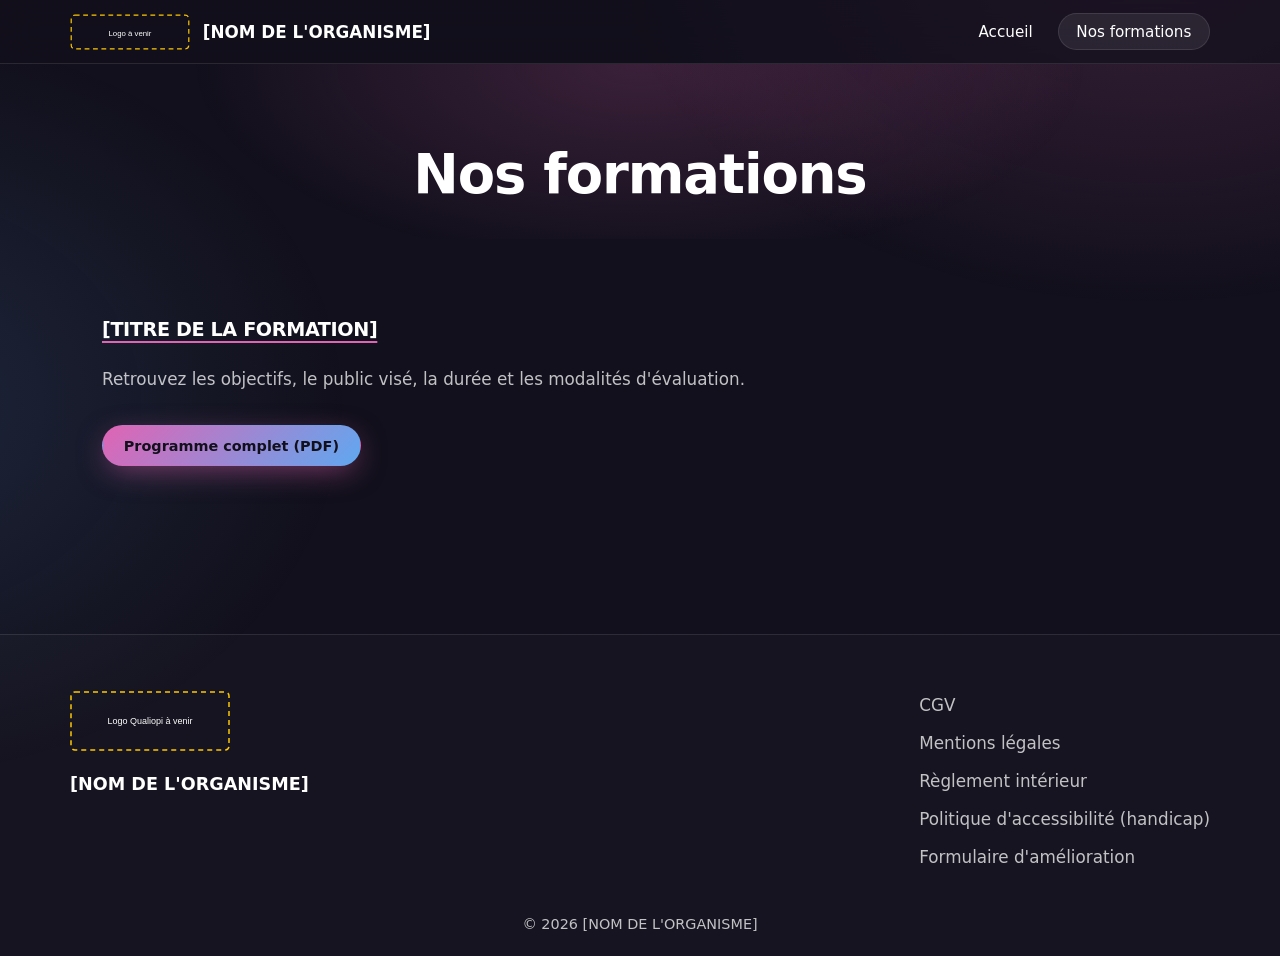
==== formations.html @ c83390e6 "DA website" ====
<!DOCTYPE html>
<html lang="fr">
<head>
<meta charset="utf-8">
<meta name="viewport" content="width=device-width, initial-scale=1">
<title>Nos formations – Qualiopi</title>
<meta name="description" content="Découvrez la formation en cours de certification Qualiopi et consultez son programme complet.">
<meta property="og:title" content="Nos formations – Qualiopi">
<meta property="og:description" content="Découvrez la formation en cours de certification Qualiopi et consultez son programme complet.">
<meta property="og:type" content="website">
<meta property="og:locale" content="fr_FR">
<link rel="preconnect" href="https://fonts.googleapis.com">
<link rel="preconnect" href="https://fonts.gstatic.com" crossorigin>
<link href="https://fonts.googleapis.com/css2?family=Montserrat:wght@700&family=Roboto+Slab:wght@400;700&display=swap" rel="stylesheet">
<link rel="stylesheet" href="css/style.css">
</head>
<body data-page="formations">
<a class="skip" href="#contenu">Aller au contenu</a>
<div id="site-header"></div>
<main id="contenu">
  <div class="page-head"><div class="container"><h1>Nos formations</h1></div></div>
  <section class="section">
    <div class="container">
      <!-- Grille extensible : dupliquez un <article> pour ajouter une formation -->
      <div class="grid">
        <article class="card reveal">
          <h3><a href="#" data-doc="programme" data-formation></a></h3>
          <p>Retrouvez les objectifs, le public visé, la durée et les modalités d'évaluation.</p> <!-- TODO: texte à valider -->
          <a class="btn" href="#" data-doc="programme" data-mode="download">Programme complet (PDF)</a>
        </article>
      </div>
    </div>
  </section>
</main>
<div id="site-footer"></div>
<script src="js/config.js"></script>
<script src="js/main.js"></script>
</body>
</html>
---- css/style.css ----
/* ==========================================================
   Direction artistique : thème sombre premium.
   Toutes les couleurs et polices sont dans :root.
   ========================================================== */
:root{
  --bg:#12101c;                 /* fond principal */
  --bg-2:#1a1526;              /* fond des cartes pleines */
  --pink:#e064b4;              /* accent 1 */
  --blue:#5fa8f0;              /* accent 2 */
  --grad:linear-gradient(135deg,var(--pink),var(--blue));
  --text:#ffffff;
  --text-2:rgba(255,255,255,.74);
  --line:rgba(255,255,255,.1);
  --glass:linear-gradient(145deg,rgba(255,255,255,.08),rgba(255,255,255,.02));
  --glow:0 0 60px 8px rgba(224,100,180,.35);
  --r:28px;
  --h:"Sora",system-ui,sans-serif;    /* titres */
  --b:"Inter",system-ui,sans-serif;   /* texte */
}
*{box-sizing:border-box}
html{scroll-behavior:smooth}
body{margin:0;font:400 1.05rem/1.7 var(--b);color:var(--text);background:var(--bg);overflow-x:hidden}
/* Lueurs d'ambiance fixes en arrière-plan */
body::before{content:"";position:fixed;inset:0;z-index:-1;pointer-events:none;
  background:radial-gradient(55rem 38rem at 90% -8%,rgba(224,100,180,.20),transparent 62%),
             radial-gradient(48rem 38rem at -10% 45%,rgba(95,168,240,.15),transparent 62%)}
h1,h2,h3{font-family:var(--h);font-weight:600;line-height:1.15;margin:0 0 1rem;letter-spacing:-.02em}
h1{font-size:clamp(2.4rem,6vw,4.4rem);font-weight:700}
h2{font-size:clamp(1.8rem,4vw,2.6rem)} h3{font-size:1.2rem}
p{margin:0 0 1rem;color:var(--text-2)}
strong{color:var(--text)}
img{max-width:100%;height:auto}
a{color:inherit}
.container{width:min(1140px,92%);margin-inline:auto}
:focus-visible{outline:3px solid #9fd0ff;outline-offset:3px;border-radius:8px}
.skip{position:absolute;left:-999px;top:0;background:#fff;color:#12101c;padding:.6rem 1rem;z-index:100}
.skip:focus{left:0}

/* Verre dépoli */
.glass{background:var(--glass);border:1px solid var(--line);border-radius:var(--r);backdrop-filter:blur(14px);-webkit-backdrop-filter:blur(14px)}

/* Pastille dégradée lumineuse */
.orb{width:88px;height:88px;border-radius:50%;background:var(--grad);display:grid;place-items:center;box-shadow:var(--glow);flex:none}
.orb .ico{width:42px;height:42px;color:#fff}
.orb-s{width:56px;height:56px;box-shadow:0 0 34px 2px rgba(224,100,180,.35)}
.orb-s .ico{width:26px;height:26px}
.float{animation:float 6s ease-in-out infinite}
@keyframes float{50%{transform:translateY(-10px)}}

/* En-tête */
.site-header{position:sticky;top:0;z-index:50;background:rgba(18,16,28,.72);backdrop-filter:blur(16px);-webkit-backdrop-filter:blur(16px);border-bottom:1px solid var(--line)}
.header-inner{display:flex;align-items:center;justify-content:space-between;padding:.8rem 0}
.brand{display:flex;align-items:center;gap:.8rem;text-decoration:none;font:600 1.05rem var(--h)}
.brand img{height:36px;width:auto}
.main-nav ul{display:flex;gap:.4rem;list-style:none;margin:0;padding:0}
.main-nav a{display:block;font:500 .95rem var(--b);text-decoration:none;padding:.55rem 1.1rem;border-radius:999px;border:1px solid transparent;transition:background .2s,border-color .2s}
.main-nav a:hover{background:rgba(255,255,255,.08)}
.main-nav a[aria-current]{background:rgba(255,255,255,.08);border-color:var(--line)}
.burger{display:none;background:none;border:1px solid var(--line);border-radius:12px;padding:.55rem .6rem;cursor:pointer}
.burger span{display:block;width:22px;height:2px;background:#fff;margin:5px 0;border-radius:2px}
@media(max-width:760px){
  .burger{display:block}
  .main-nav{display:none;position:absolute;top:100%;left:0;right:0;background:var(--bg-2);border-bottom:1px solid var(--line);padding:1rem 4%}
  .main-nav.open{display:block}
  .main-nav ul{flex-direction:column}
  .brand-name{display:none}
}

/* Boutons (texte sombre sur dégradé clair = contraste AA) */
.btn{display:inline-block;font:600 .98rem var(--b);text-decoration:none;color:#12101c;background:var(--grad);
  padding:.95rem 1.7rem;border-radius:999px;border:1px solid transparent;box-shadow:0 8px 30px -6px rgba(224,100,180,.55);
  transition:transform .25s,box-shadow .25s,background .25s,border-color .25s}
.btn:hover{transform:translateY(-2px);box-shadow:0 12px 38px -6px rgba(95,168,240,.65)}
.btn-outline{background:rgba(255,255,255,.04);color:#fff;border-color:rgba(255,255,255,.28);box-shadow:none}
.btn-outline:hover{background:rgba(255,255,255,.1);border-color:var(--pink);box-shadow:0 0 28px -4px rgba(224,100,180,.5)}

/* Hero */
.hero{padding:5.5rem 0 4rem}
.hero-grid{display:grid;grid-template-columns:1.15fr .85fr;gap:4rem;align-items:center}
.hero-org{font:600 1rem var(--h);color:var(--text);margin:0 0 1.25rem}
.lead{font-size:1.2rem;max-width:34rem;margin-bottom:2rem}
.actions{display:flex;flex-wrap:wrap;gap:.9rem}
.hero-card{margin-top:2.75rem;padding:0 2rem 2.2rem;text-align:center;box-shadow:0 30px 80px -30px rgba(0,0,0,.7)}
.hero-card .orb{margin:-44px auto 1.5rem;width:100px;height:100px}
.hero-card img{width:200px;margin-bottom:1rem}
.hero-card-text{margin:0;font-weight:500;color:var(--text)}
@media(max-width:860px){.hero-grid{grid-template-columns:1fr;gap:2.5rem}.hero{padding-top:3.5rem}}

/* Sections */
.section{padding:5.5rem 0}
.section-title{text-align:center;margin-bottom:3rem}
.section-title p{margin:0}
.split{display:grid;grid-template-columns:1.1fr .9fr;gap:4rem;align-items:center}
.points{list-style:none;margin:0;padding:0;display:grid;gap:1rem}
.points li{display:flex;align-items:center;gap:1rem;padding:1.1rem 1.4rem;border-radius:20px;font-weight:500}
.points .ico{width:28px;height:28px;color:var(--blue);flex:none}
@media(max-width:860px){.split{grid-template-columns:1fr;gap:2rem}}

.grid{display:grid;gap:1.5rem;grid-template-columns:repeat(auto-fit,minmax(250px,1fr))}
.card{padding:2rem;display:flex;flex-direction:column;gap:.5rem;transition:transform .3s,border-color .3s,box-shadow .3s}
.card:hover{transform:translateY(-6px);border-color:rgba(224,100,180,.5);box-shadow:0 24px 60px -24px rgba(224,100,180,.45)}
.card .orb{margin-bottom:.75rem}
.card p{flex:1}
.card .btn{align-self:flex-start;margin-top:.5rem;padding:.7rem 1.3rem;font-size:.9rem}
.card h3 a{text-decoration:underline;text-decoration-color:var(--pink);text-decoration-thickness:2px;text-underline-offset:5px}

/* Carte formation mise en avant (bordure dégradée) */
.card-feature{display:flex;align-items:center;gap:2rem;flex-wrap:wrap;padding:2.5rem;border-radius:var(--r);
  border:1px solid transparent;background:linear-gradient(var(--bg-2),var(--bg-2)) padding-box,var(--grad) border-box;
  box-shadow:0 30px 80px -40px rgba(224,100,180,.5)}
.feature-body{flex:1;min-width:240px}
.feature-body p{margin:0}

.contact{text-align:center;padding:4rem 2rem}
.contact p{margin:0;font-size:1.15rem}
.contact a{color:#fff;font-weight:600;text-decoration-color:var(--pink);text-decoration-thickness:2px;text-underline-offset:5px}

/* Pages internes */
.page-head{text-align:center;padding:5rem 0 2rem;background:radial-gradient(40rem 18rem at 50% 0,rgba(224,100,180,.2),transparent 70%)}
.page-head h1{font-size:clamp(2.2rem,5vw,3.4rem);margin:0}
.page-head+.section{padding-top:3rem}
.legal{max-width:46rem}
.legal h2{font-size:1.4rem;margin-top:2rem}

/* Pied de page */
.site-footer{border-top:1px solid var(--line);background:rgba(255,255,255,.02);padding:3.5rem 0 1.2rem;margin-top:3rem}
.footer-inner{display:flex;flex-wrap:wrap;gap:2.5rem;justify-content:space-between;align-items:flex-start}
.footer-name{font:600 1.1rem var(--h);margin:.9rem 0 0;color:#fff}
.site-footer ul{list-style:none;margin:0;padding:0;display:grid;gap:.6rem}
.site-footer a{text-decoration:none;color:var(--text-2);transition:color .2s}
.site-footer a:hover{color:#fff;text-decoration:underline;text-decoration-color:var(--pink);text-underline-offset:4px}
.copy{text-align:center;font-size:.9rem;margin:2.5rem 0 0}

/* Apparitions douces */
.reveal{opacity:0;transform:translateY(24px);transition:opacity .7s,transform .7s}
.reveal.in{opacity:1;transform:none}
@media(prefers-reduced-motion:reduce){*{transition:none!important;animation:none!important;scroll-behavior:auto!important}.reveal{opacity:1;transform:none}}
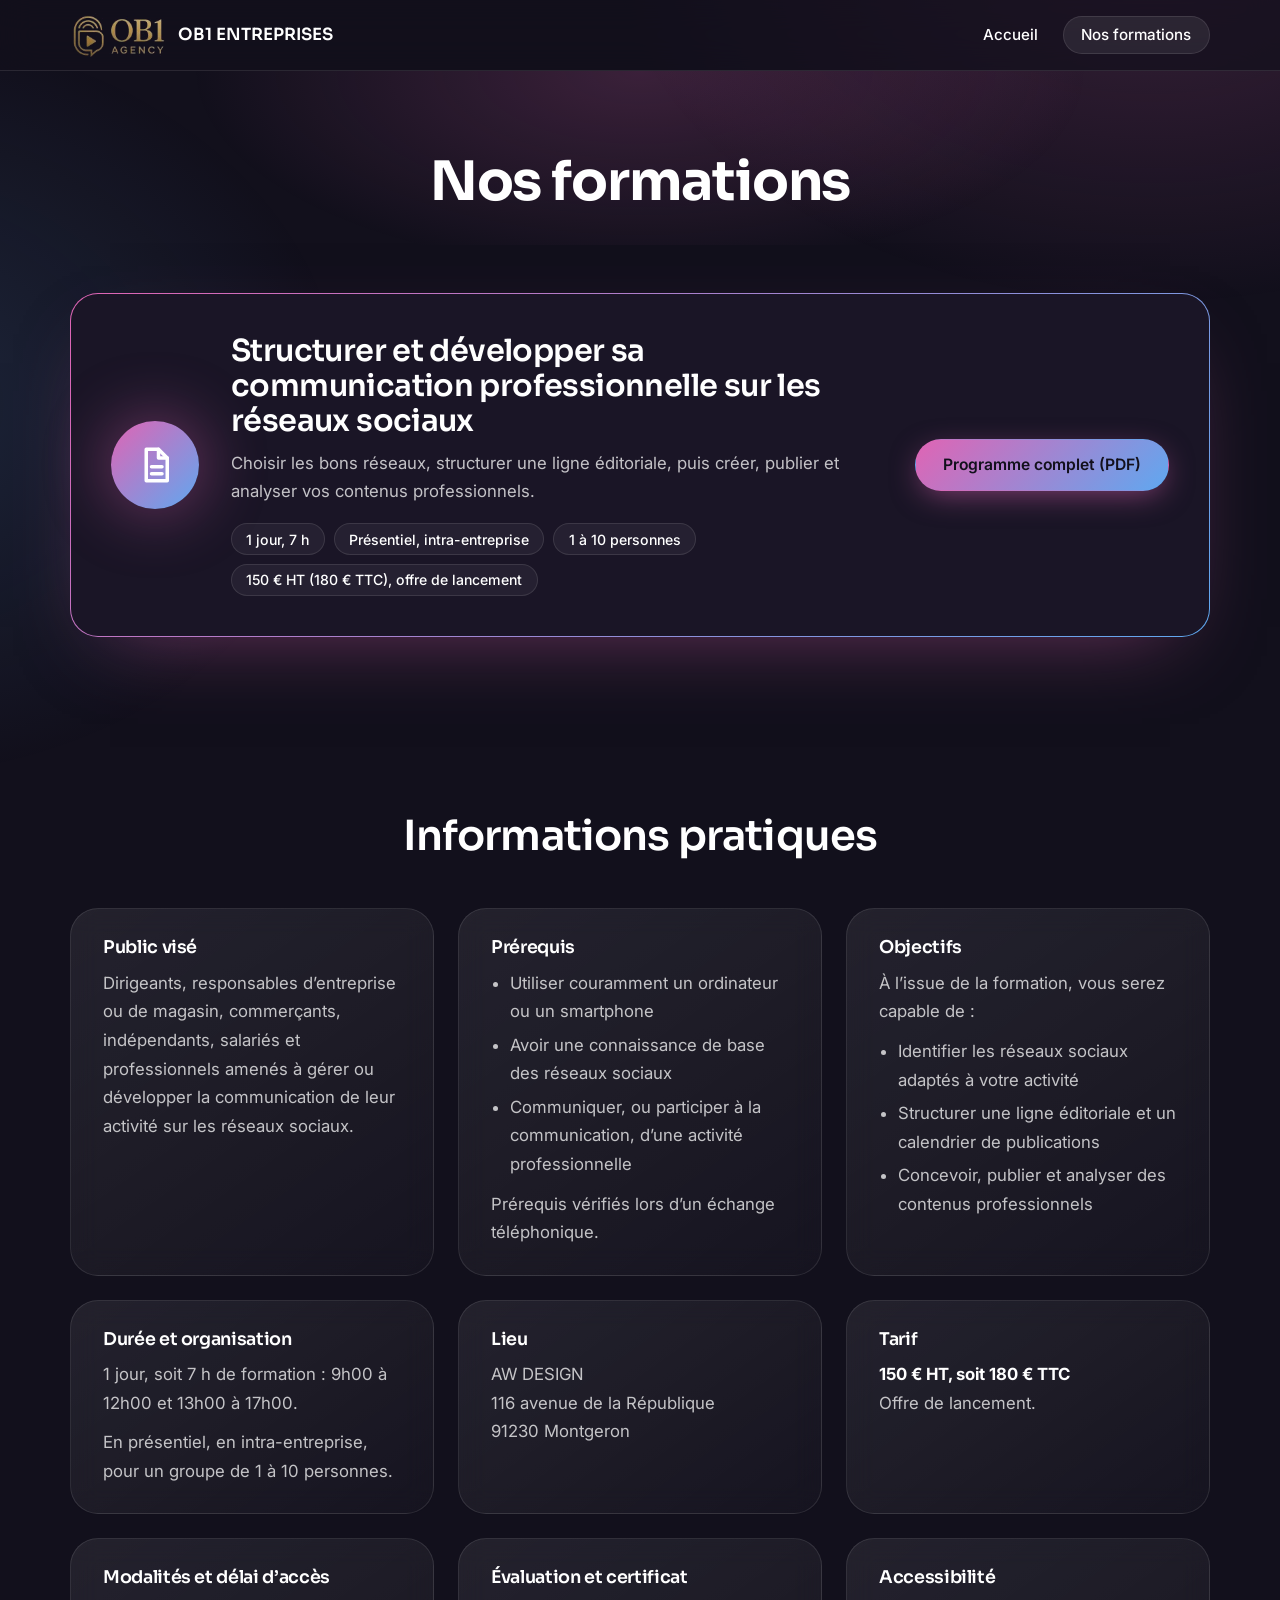
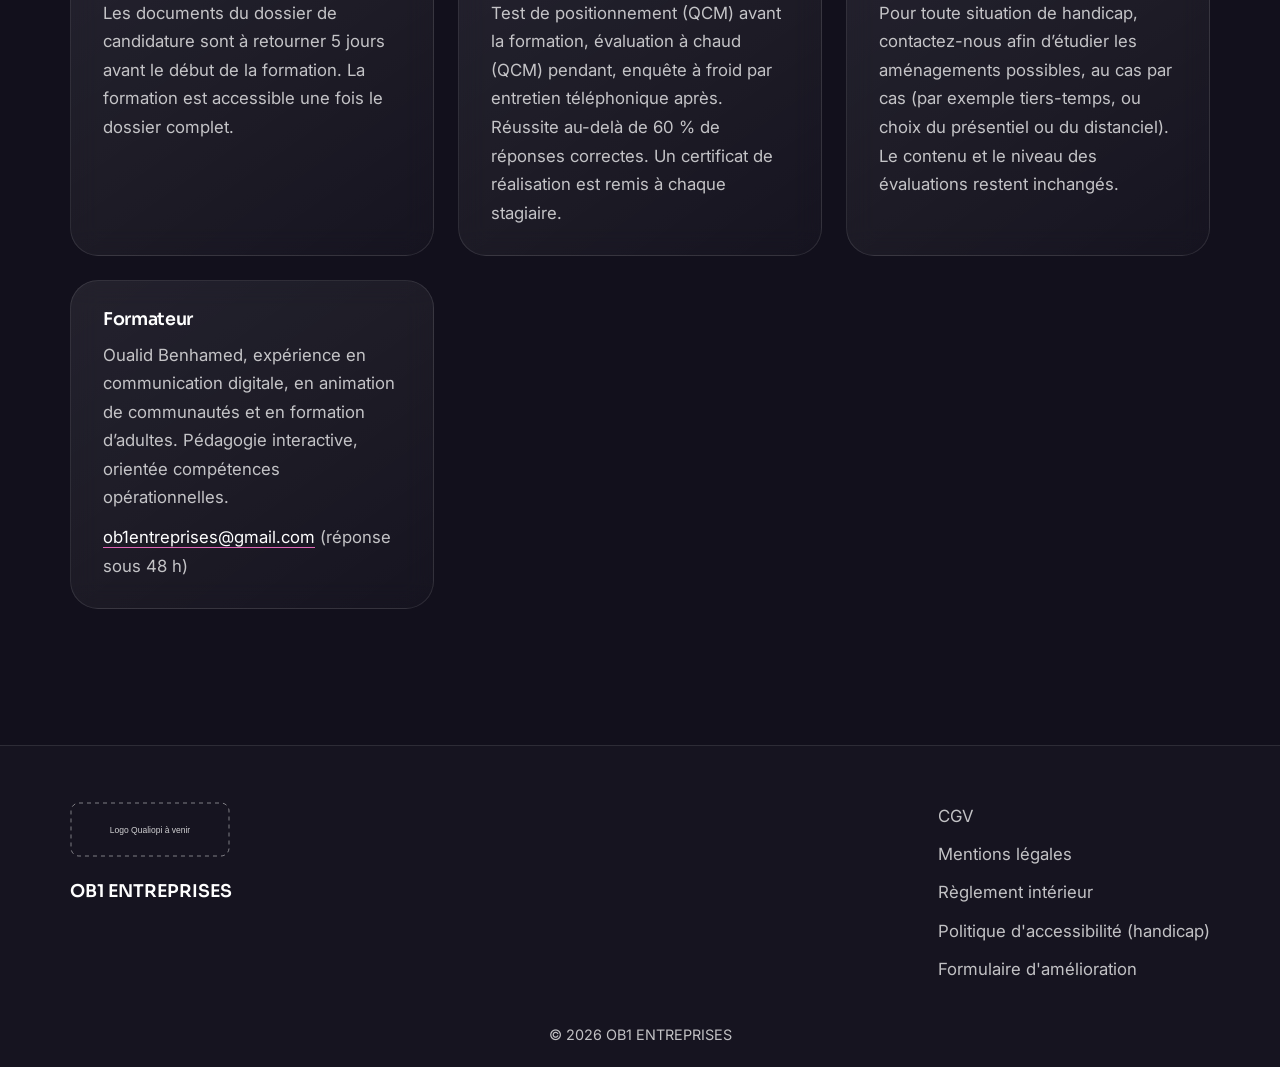
==== commit 12435997: "ajout logo ob1" ====
--- a/formations.html
+++ b/formations.html
@@ -11,7 +11,7 @@
 <meta property="og:locale" content="fr_FR">
 <link rel="preconnect" href="https://fonts.googleapis.com">
 <link rel="preconnect" href="https://fonts.gstatic.com" crossorigin>
-<link href="https://fonts.googleapis.com/css2?family=Montserrat:wght@700&family=Roboto+Slab:wght@400;700&display=swap" rel="stylesheet">
+<link href="https://fonts.googleapis.com/css2?family=Sora:wght@600;700&family=Inter:wght@400;500;600&display=swap" rel="stylesheet">
 <link rel="stylesheet" href="css/style.css">
 </head>
 <body data-page="formations">
@@ -23,11 +23,34 @@
     <div class="container">
       <!-- Grille extensible : dupliquez un <article> pour ajouter une formation -->
       <div class="grid">
-        <article class="card reveal">
-          <h3><a href="#" data-doc="programme" data-formation></a></h3>
-          <p>Retrouvez les objectifs, le public visé, la durée et les modalités d'évaluation.</p> <!-- TODO: texte à valider -->
+        <article class="card-feature reveal" style="grid-column:1/-1">
+          <div class="orb"><svg class="ico" viewBox="0 0 24 24" fill="none" stroke="currentColor" stroke-width="2" stroke-linecap="round" stroke-linejoin="round" aria-hidden="true"><path d="M7 3h7l5 5v13H7z"/><path d="M14 3v5h5M10 13h6M10 17h6"/></svg></div>
+          <div class="feature-body">
+            <h2><a href="#" data-doc="programme" data-formation></a></h2>
+            <p>Choisir les bons réseaux, structurer une ligne éditoriale, puis créer, publier et analyser vos contenus professionnels.</p>
+            <ul class="chips">
+            <li>1 jour, 7 h</li><li>Présentiel, intra-entreprise</li><li>1 à 10 personnes</li><li>150 € HT (180 € TTC), offre de lancement</li>
+          </ul>
+          </div>
           <a class="btn" href="#" data-doc="programme" data-mode="download">Programme complet (PDF)</a>
         </article>
+      </div>
+    </div>
+  </section>
+  <section class="section" id="informations">
+    <div class="container">
+      <div class="section-title reveal"><h2>Informations pratiques</h2></div>
+      <div class="grid grid-info">
+        <article class="glass info reveal"><h3>Public visé</h3><p>Dirigeants, responsables d’entreprise ou de magasin, commerçants, indépendants, salariés et professionnels amenés à gérer ou développer la communication de leur activité sur les réseaux sociaux.</p></article>
+        <article class="glass info reveal"><h3>Prérequis</h3><ul><li>Utiliser couramment un ordinateur ou un smartphone</li><li>Avoir une connaissance de base des réseaux sociaux</li><li>Communiquer, ou participer à la communication, d’une activité professionnelle</li></ul><p>Prérequis vérifiés lors d’un échange téléphonique.</p></article>
+        <article class="glass info reveal"><h3>Objectifs</h3><p>À l’issue de la formation, vous serez capable de :</p><ul><li>Identifier les réseaux sociaux adaptés à votre activité</li><li>Structurer une ligne éditoriale et un calendrier de publications</li><li>Concevoir, publier et analyser des contenus professionnels</li></ul></article>
+        <article class="glass info reveal"><h3>Durée et organisation</h3><p>1 jour, soit 7 h de formation : 9h00 à 12h00 et 13h00 à 17h00.</p><p>En présentiel, en intra-entreprise, pour un groupe de 1 à 10 personnes.</p></article>
+        <article class="glass info reveal"><h3>Lieu</h3><p>AW DESIGN<br>116 avenue de la République<br>91230 Montgeron</p></article>
+        <article class="glass info reveal"><h3>Tarif</h3><p><strong>150 € HT, soit 180 € TTC</strong><br>Offre de lancement.</p></article>
+        <article class="glass info reveal"><h3>Modalités et délai d’accès</h3><p>Les documents du dossier de candidature sont à retourner 5 jours avant le début de la formation. La formation est accessible une fois le dossier complet.</p></article>
+        <article class="glass info reveal"><h3>Évaluation et certificat</h3><p>Test de positionnement (QCM) avant la formation, évaluation à chaud (QCM) pendant, enquête à froid par entretien téléphonique après. Réussite au-delà de 60 % de réponses correctes. Un certificat de réalisation est remis à chaque stagiaire.</p></article>
+        <article class="glass info reveal"><h3>Accessibilité</h3><p>Pour toute situation de handicap, contactez-nous afin d’étudier les aménagements possibles, au cas par cas (par exemple tiers-temps, ou choix du présentiel ou du distanciel). Le contenu et le niveau des évaluations restent inchangés.</p></article>
+        <article class="glass info reveal"><h3>Formateur</h3><p>Oualid Benhamed, expérience en communication digitale, en animation de communautés et en formation d’adultes. Pédagogie interactive, orientée compétences opérationnelles.</p><p><a data-email href="#"></a> (réponse sous 48 h)</p></article>
       </div>
     </div>
   </section>
--- a/css/style.css
+++ b/css/style.css
@@ -51,7 +51,7 @@
 .site-header{position:sticky;top:0;z-index:50;background:rgba(18,16,28,.72);backdrop-filter:blur(16px);-webkit-backdrop-filter:blur(16px);border-bottom:1px solid var(--line)}
 .header-inner{display:flex;align-items:center;justify-content:space-between;padding:.8rem 0}
 .brand{display:flex;align-items:center;gap:.8rem;text-decoration:none;font:600 1.05rem var(--h)}
-.brand img{height:36px;width:auto}
+.brand img{height:44px;width:auto}
 .main-nav ul{display:flex;gap:.4rem;list-style:none;margin:0;padding:0}
 .main-nav a{display:block;font:500 .95rem var(--b);text-decoration:none;padding:.55rem 1.1rem;border-radius:999px;border:1px solid transparent;transition:background .2s,border-color .2s}
 .main-nav a:hover{background:rgba(255,255,255,.08)}
@@ -135,3 +135,25 @@
 .reveal{opacity:0;transform:translateY(24px);transition:opacity .7s,transform .7s}
 .reveal.in{opacity:1;transform:none}
 @media(prefers-reduced-motion:reduce){*{transition:none!important;animation:none!important;scroll-behavior:auto!important}.reveal{opacity:1;transform:none}}
+
+/* Engagements : 4 colonnes → 2×2 → 1 colonne (jamais 3+1) */
+.grid-4{grid-template-columns:repeat(4,1fr)}
+.grid-4 .card{padding:1.75rem}
+@media(max-width:1100px){.grid-4{grid-template-columns:repeat(2,1fr)}}
+@media(max-width:600px){.grid-4{grid-template-columns:1fr}}
+
+/* Pastilles d'informations clés */
+.chips{list-style:none;margin:1.1rem 0 0;padding:0;display:flex;flex-wrap:wrap;gap:.55rem}
+.chips li{font:500 .88rem var(--b);padding:.4rem .9rem;border-radius:999px;border:1px solid var(--line);background:rgba(255,255,255,.05);color:#fff}
+.feature-body h2{font-size:clamp(1.4rem,3vw,1.9rem);margin-bottom:.6rem}
+.feature-body h2 a{text-decoration:none}
+.feature-body h2 a:hover{text-decoration:underline;text-decoration-color:var(--pink);text-decoration-thickness:2px;text-underline-offset:6px}
+
+/* Informations pratiques */
+.grid-info{grid-template-columns:repeat(auto-fit,minmax(300px,1fr))}
+.info{padding:1.75rem 2rem}
+.info h3{font-size:1.1rem;margin-bottom:.7rem}
+.info p{margin:0 0 .7rem}.info p:last-child{margin:0}
+.info ul{margin:0 0 .7rem;padding-left:1.2rem;color:var(--text-2)}
+.info li{margin-bottom:.3rem}
+.info a{color:#fff;text-decoration-color:var(--pink);text-underline-offset:4px}
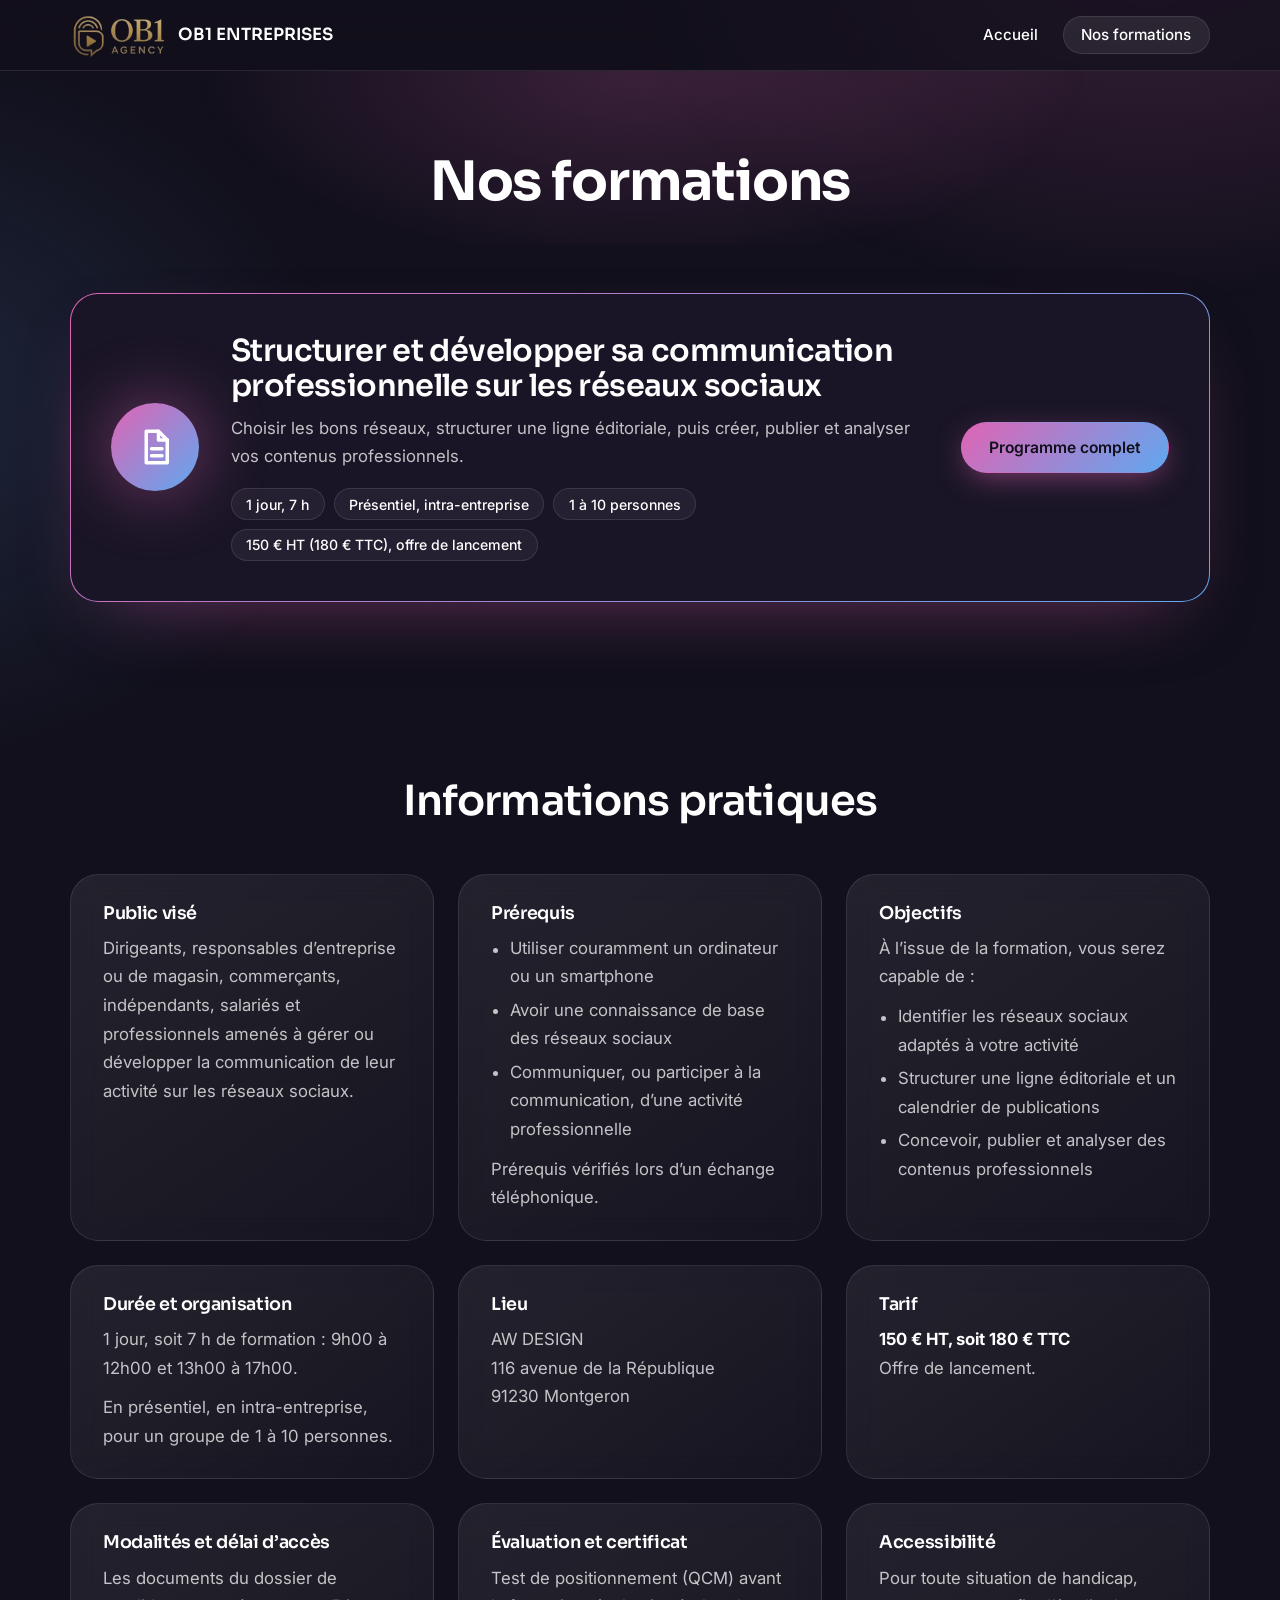
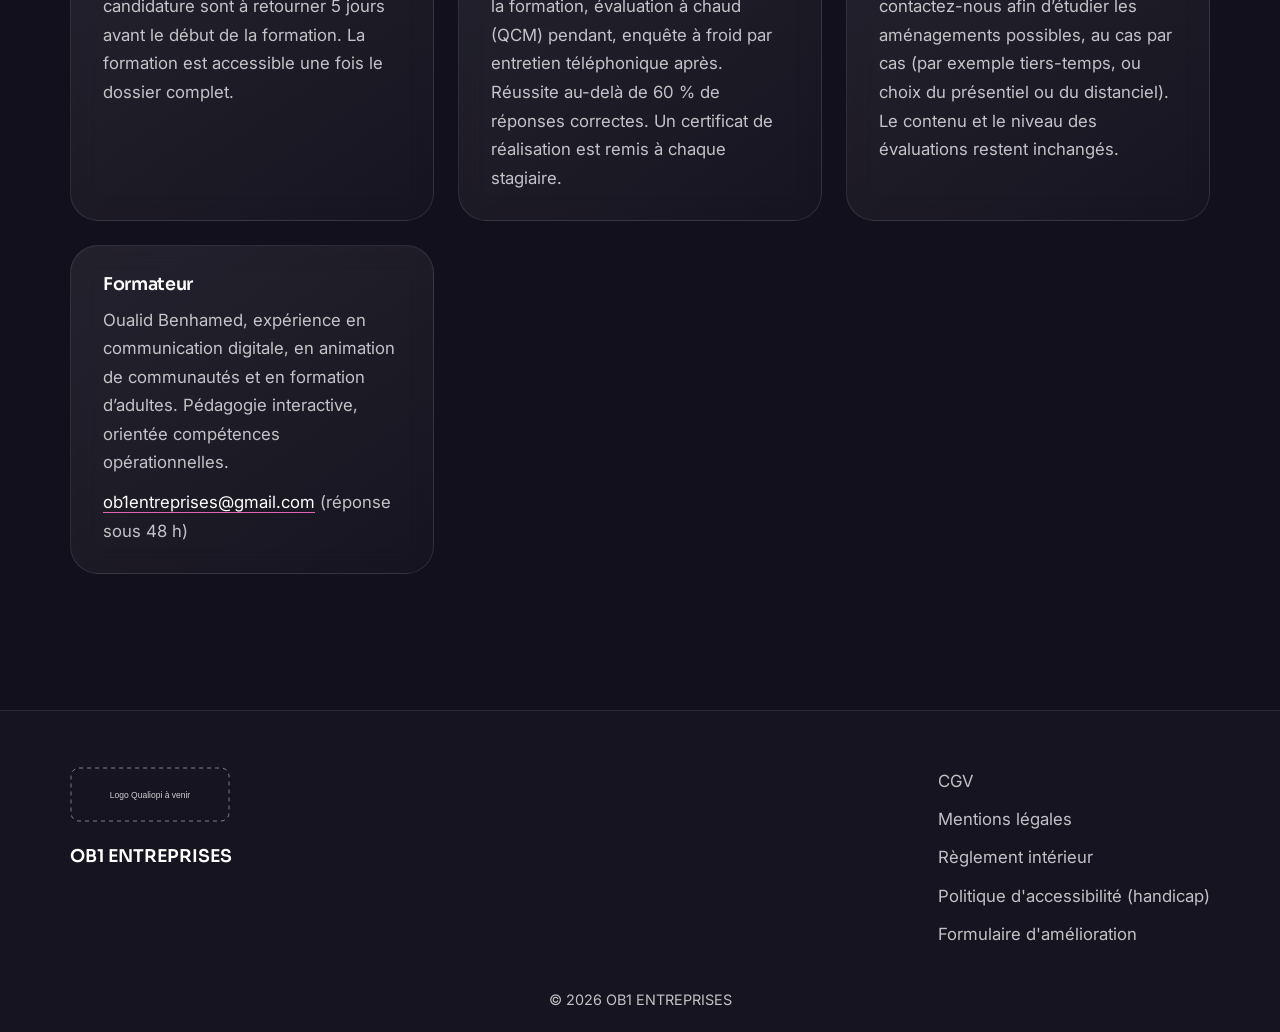
==== commit 068a829f: "Ajustement lein consultable en lecture seul" ====
--- a/formations.html
+++ b/formations.html
@@ -32,7 +32,7 @@
             <li>1 jour, 7 h</li><li>Présentiel, intra-entreprise</li><li>1 à 10 personnes</li><li>150 € HT (180 € TTC), offre de lancement</li>
           </ul>
           </div>
-          <a class="btn" href="#" data-doc="programme" data-mode="download">Programme complet (PDF)</a>
+          <a class="btn" href="#" data-doc="programme">Programme complet</a>
         </article>
       </div>
     </div>
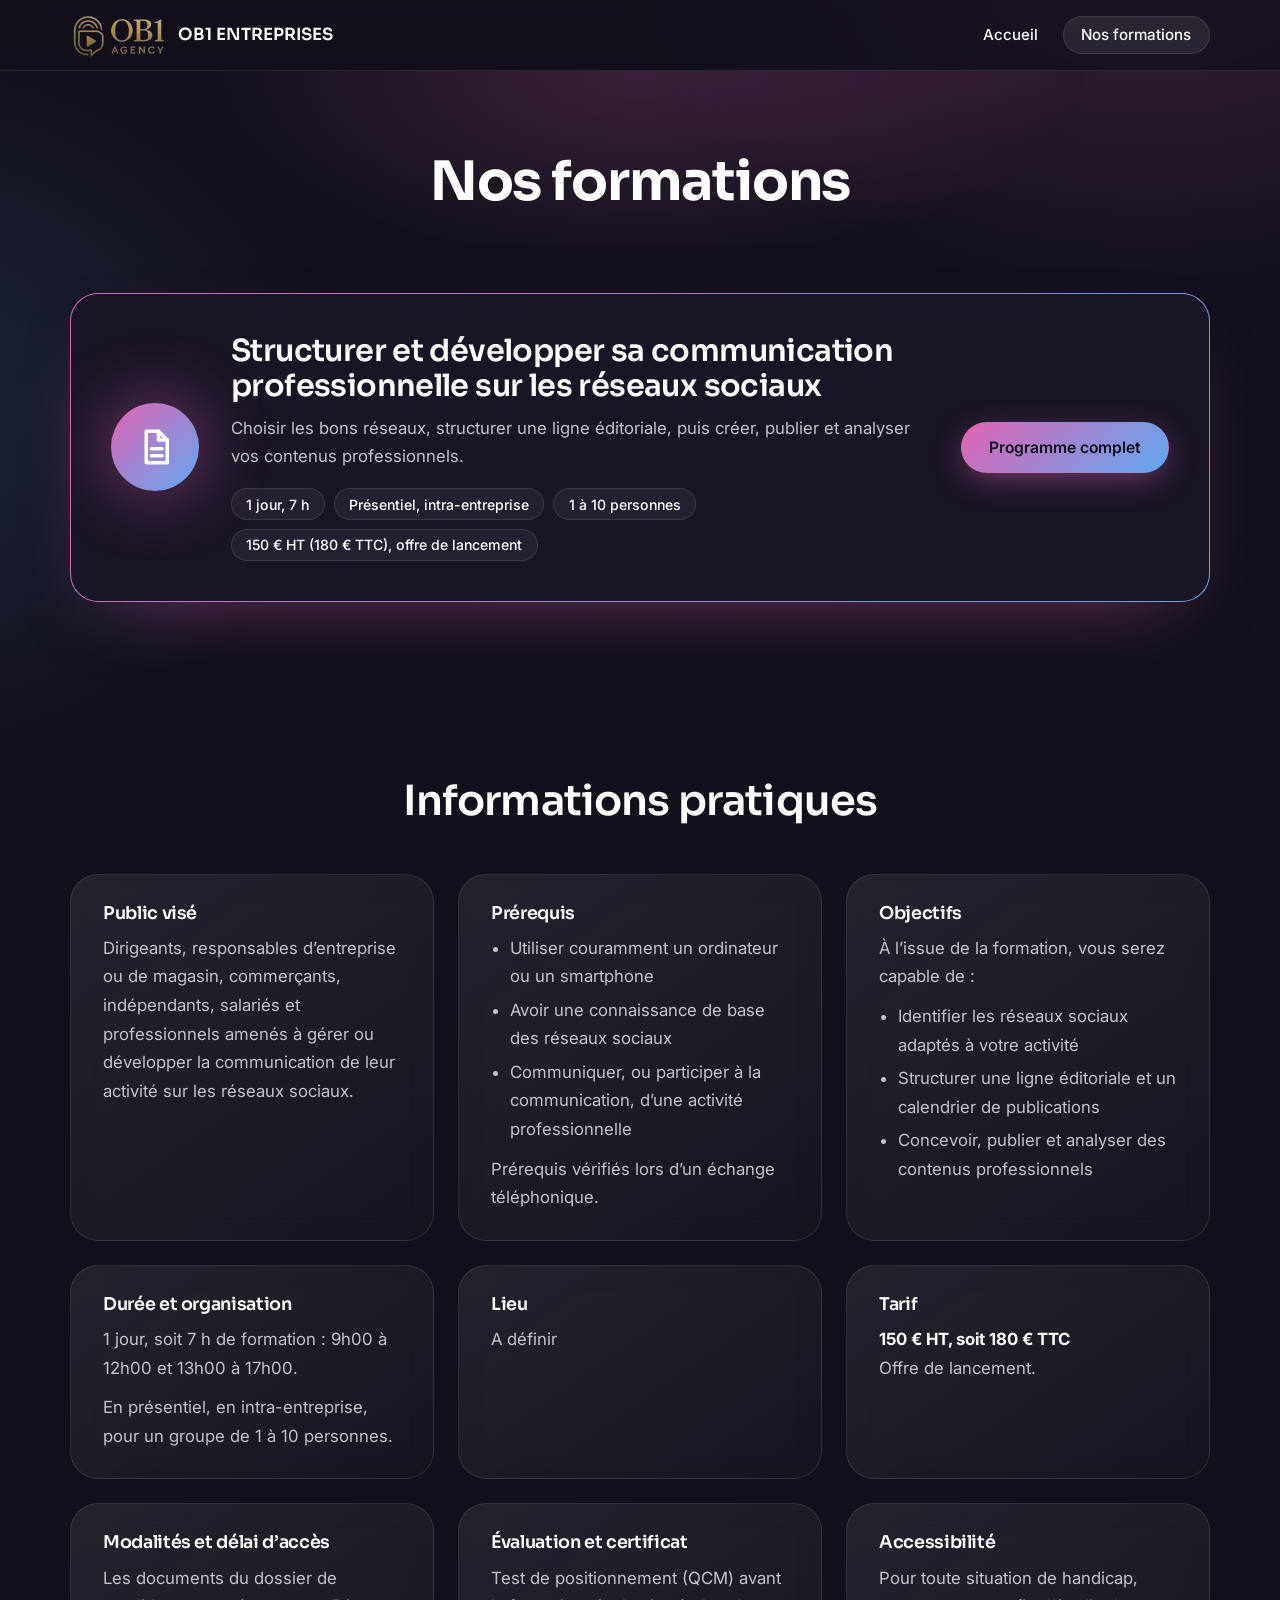
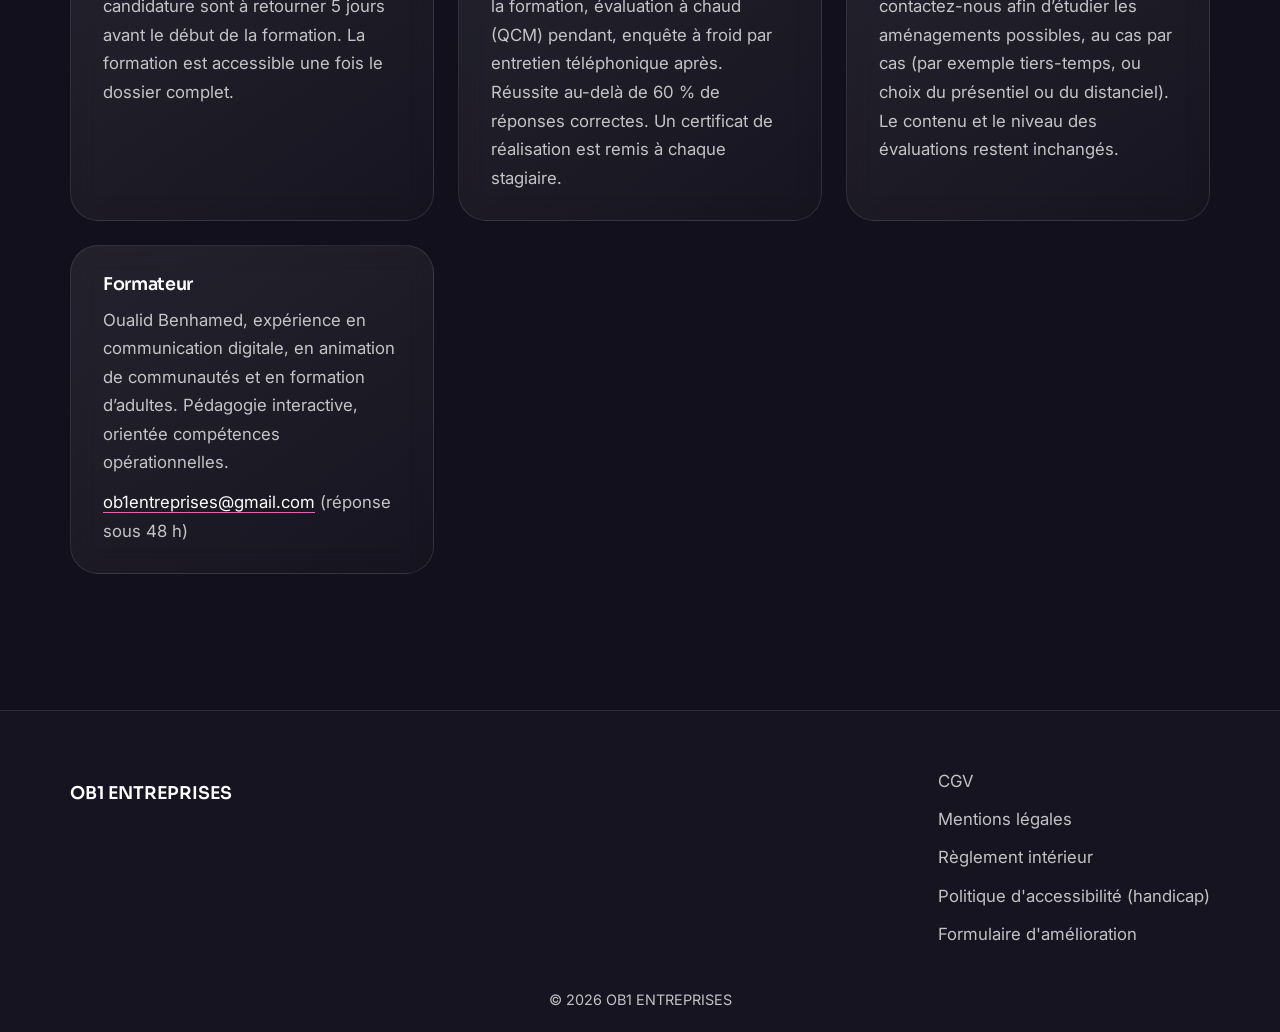
==== commit 2072e8ac: "ajustement qualiopi" ====
--- a/formations.html
+++ b/formations.html
@@ -45,7 +45,7 @@
         <article class="glass info reveal"><h3>Prérequis</h3><ul><li>Utiliser couramment un ordinateur ou un smartphone</li><li>Avoir une connaissance de base des réseaux sociaux</li><li>Communiquer, ou participer à la communication, d’une activité professionnelle</li></ul><p>Prérequis vérifiés lors d’un échange téléphonique.</p></article>
         <article class="glass info reveal"><h3>Objectifs</h3><p>À l’issue de la formation, vous serez capable de :</p><ul><li>Identifier les réseaux sociaux adaptés à votre activité</li><li>Structurer une ligne éditoriale et un calendrier de publications</li><li>Concevoir, publier et analyser des contenus professionnels</li></ul></article>
         <article class="glass info reveal"><h3>Durée et organisation</h3><p>1 jour, soit 7 h de formation : 9h00 à 12h00 et 13h00 à 17h00.</p><p>En présentiel, en intra-entreprise, pour un groupe de 1 à 10 personnes.</p></article>
-        <article class="glass info reveal"><h3>Lieu</h3><p>AW DESIGN<br>116 avenue de la République<br>91230 Montgeron</p></article>
+        <article class="glass info reveal"><h3>Lieu</h3><p>A définir</p></article>
         <article class="glass info reveal"><h3>Tarif</h3><p><strong>150 € HT, soit 180 € TTC</strong><br>Offre de lancement.</p></article>
         <article class="glass info reveal"><h3>Modalités et délai d’accès</h3><p>Les documents du dossier de candidature sont à retourner 5 jours avant le début de la formation. La formation est accessible une fois le dossier complet.</p></article>
         <article class="glass info reveal"><h3>Évaluation et certificat</h3><p>Test de positionnement (QCM) avant la formation, évaluation à chaud (QCM) pendant, enquête à froid par entretien téléphonique après. Réussite au-delà de 60 % de réponses correctes. Un certificat de réalisation est remis à chaque stagiaire.</p></article>
